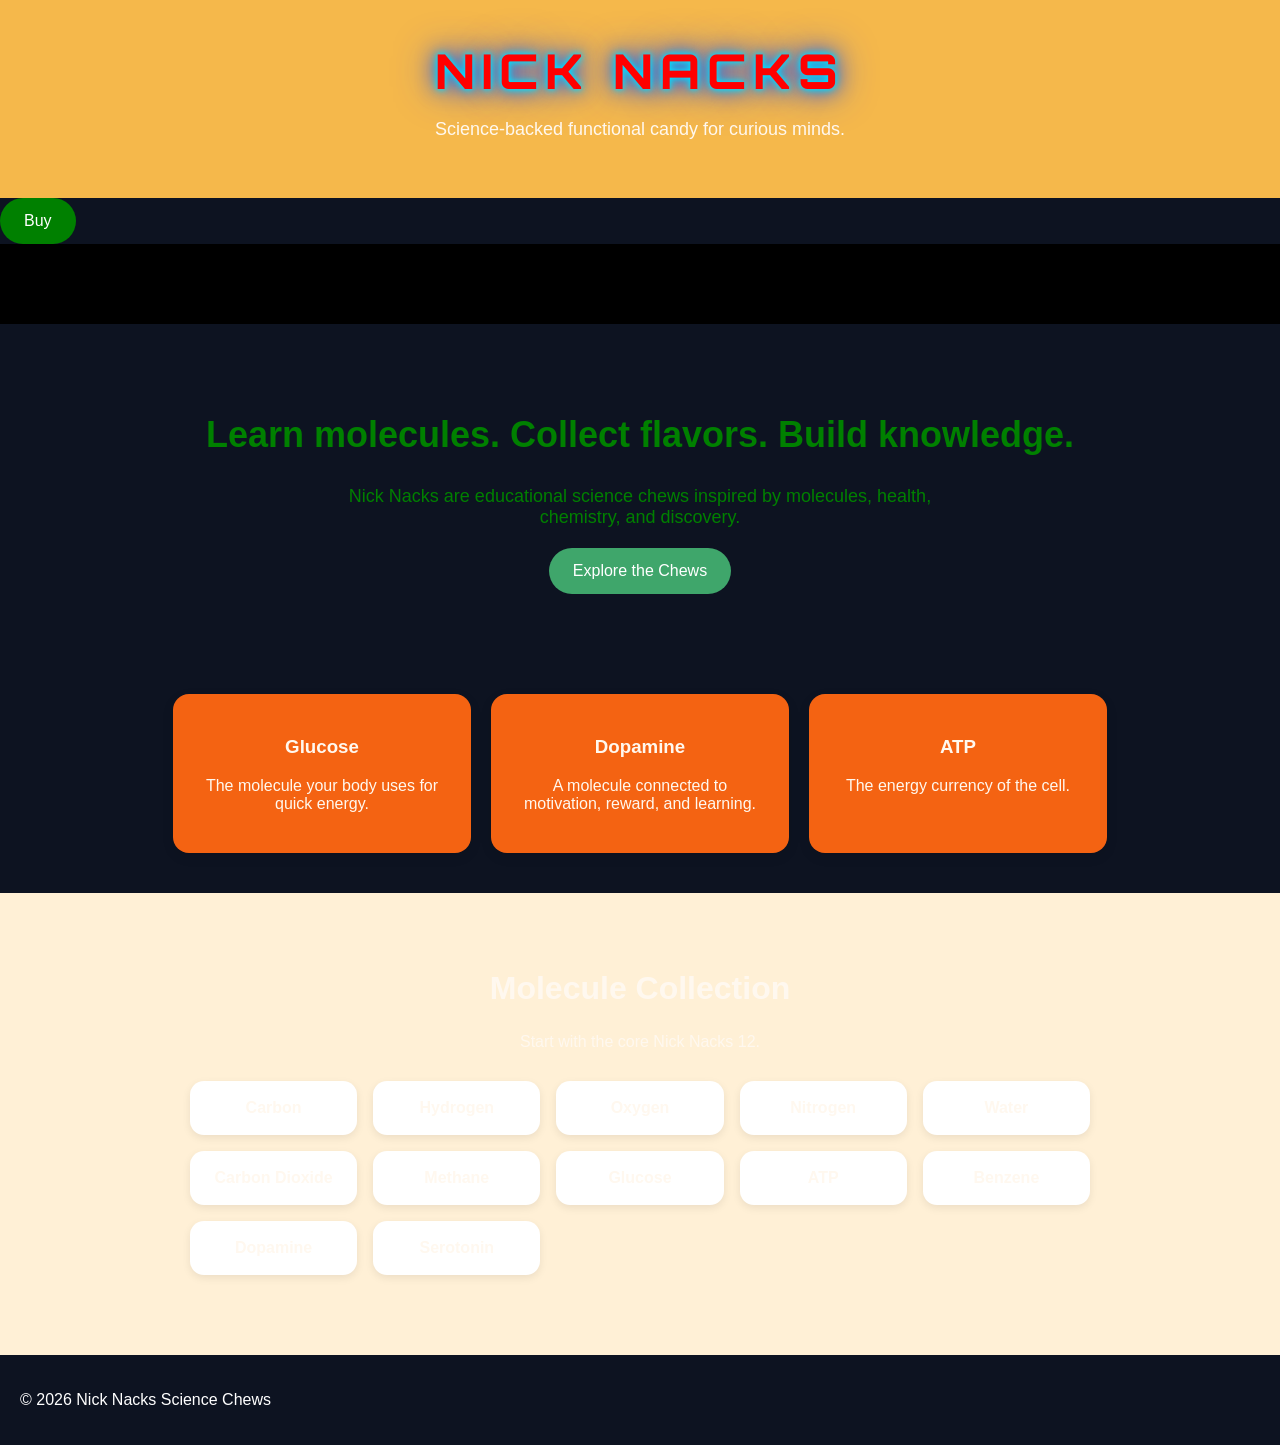
==== index.html @ 1f1fb453 "Modify header title class in index.html Updated header title class from 'hero' to 'space-text'." ====
<!DOCTYPE html>
<html lang="en">
<head>
  <meta charset="UTF-8" />
  <meta name="viewport" content="width=device-width, initial-scale=1.0" />
  <title>Nick Nacks Science Chews</title>
  <link rel="stylesheet" href="style.css">
</head>
<body>

  <header>
    
    <h1
      id="title" class="space-text">
      Nick Nacks
  </h1>
      
    <p>Science-backed functional candy for curious minds.</p>
  </header>

<button class="buy-button">

Buy

</button>

<header id="main-header">

</header>
  
  <section class="hero">
    <h2>Learn molecules. Collect flavors. Build knowledge.</h2>
    <p>
      Nick Nacks are educational science chews inspired by molecules,
      health, chemistry, and discovery.
    </p>
    <button>Explore the Chews</button>
  </section>

  <section class="cards">
    <div class="card">
      <h3>Glucose</h3>
      <p>The molecule your body uses for quick energy.</p>
    </div>

    <div class="card">
      <h3>Dopamine</h3>
      <p>A molecule connected to motivation, reward, and learning.</p>
    </div>

    <div class="card">
      <h3>ATP</h3>
      <p>The energy currency of the cell.</p>
    </div>
  </section>

<section class="collection">
  <h2>Molecule Collection</h2>
  <p>Start with the core Nick Nacks 12.</p>

  <div class="molecule-grid">
    <div>Carbon</div>
    <div>Hydrogen</div>
    <div>Oxygen</div>
    <div>Nitrogen</div>
    <div>Water</div>
    <div>Carbon Dioxide</div>
    <div>Methane</div>
    <div>Glucose</div>
    <div>ATP</div>
    <div>Benzene</div>
    <div>Dopamine</div>
    <div>Serotonin</div>
  </div>
</section>
  
  <footer>
    <p>© 2026 Nick Nacks Science Chews</p>
  </footer>

</body>
</html>
---- style.css ----
@import url('https://fonts.googleapis.com/css2?family=Orbitron:wght@800&display=swap');

.space-text {
  font-family: 'Orbitron', sans-serif;
  font-weight: 800;
  color: #ffffff;
  text-transform: uppercase;
  letter-spacing: 0.15em;

  text-shadow:
    0 0 5px #00e1ff,
    0 0 10px #00e1ff,
    0 0 20px #003bff,
    0 0 40px #003bff;
}

body {
  margin: 0;
  font-family: Arial, sans-serif;
  background-color: #0d1321;
  color: #fff8ef;
}

header {
  background: #f5b84b;
  text-align: center;
  padding: 40px 20px;
}

h1{
  color:blue;
}

header h1 {
  font-size: 48px;
  color:#1f6feb;
  margin: 0;
}

header p {
  font-size: 18px;
}

.buy-button{

background:green;

}

#main-header{

background:black;

}

.hero {
  color:green;
  text-align: center;
  padding: 60px 20px;
}

.hero h2 {
  font-size: 36px;
}

.hero p {
  max-width: 600px;
  margin: 20px auto;
  font-size: 18px;
}

button {
  background: #3fa66b;
  color: white;
  border: none;
  padding: 14px 24px;
  border-radius: 30px;
  font-size: 16px;
  cursor: pointer;
}

button:hover {
  background: #2f8052;
}

.cards {
  display: flex;
  justify-content: center;
  gap: 20px;
  padding: 40px 20px;
  flex-wrap: wrap;
}

.card {
  background: #f46312;
  width: 250px;
  padding: 24px;
  border-radius: 16px;
  box-shadow: 0 4px 12px rgba(0,0,0,0.1);
  text-align: center;
}

footer {
  text-align center;
  padding: 20px;
  background: 2b2b2b;
  color: white;
}

.collection {
  text-align: center;
  padding: 50px 20px;
  background: #fff0d6;
}

.collection h2 {
  font-size: 32px;
}

.molecule-grid {
  display: grid;
  grid-template-columns: repeat(auto-fit, minmax(160px, 1fr));
  gap: 16px;
  max-width: 900px;
  margin: 30px auto;
}

.molecule-grid div {
  background: white;
  padding: 18px;
  border-radius: 14px;
  box-shadow: 0 3px 8px rgba(0,0,0,0.08);
  font-weight: bold;
}

#title{
  color:red;
}
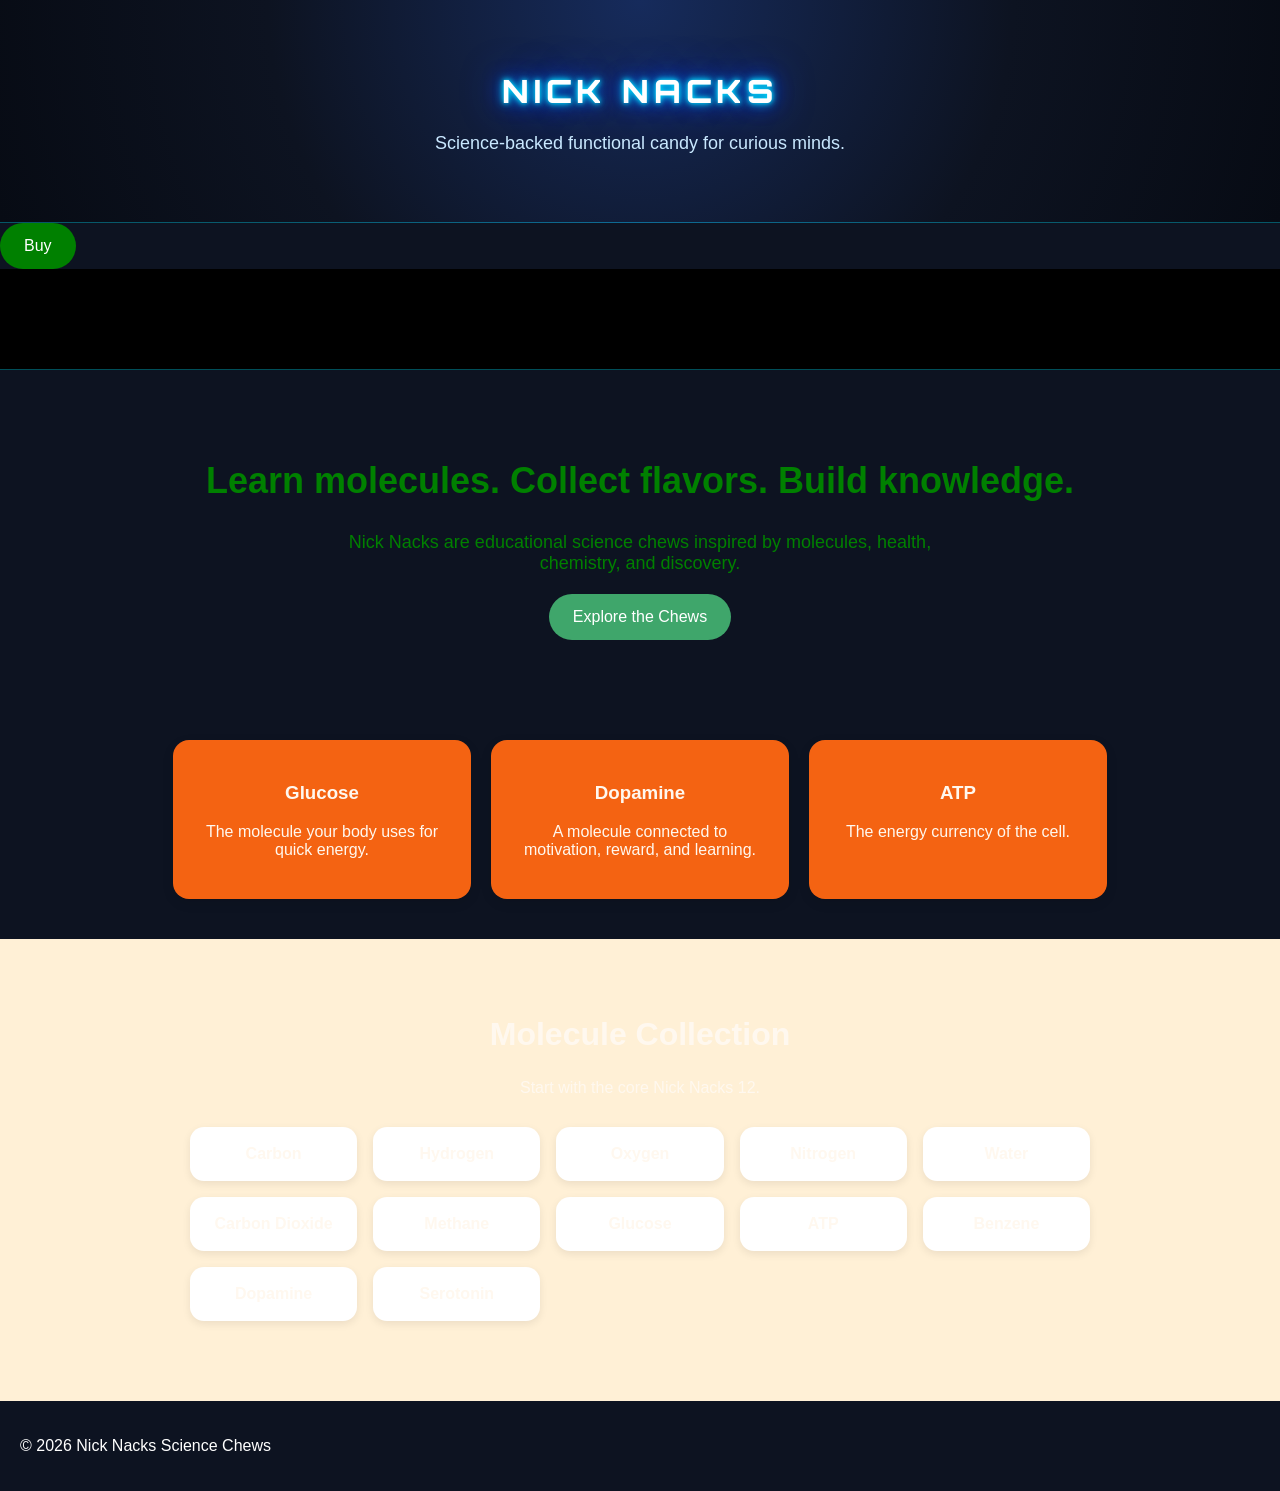
==== commit e37a9b3b: "Clean up whitespace in index.html header Removed unnecessary whitespace in header section." ====
--- a/index.html
+++ b/index.html
@@ -9,12 +9,10 @@
 <body>
 
   <header>
-    
     <h1
       id="title" class="space-text">
       Nick Nacks
   </h1>
-      
     <p>Science-backed functional candy for curious minds.</p>
   </header>
 
--- a/style.css
+++ b/style.css
@@ -22,23 +22,17 @@
 }
 
 header {
-  background: #f5b84b;
+  background:
+    radial-gradient(circle at top,  #162b5c 0%, #0d1321 55%, #070b14 100%);
   text-align: center;
-  padding: 40px 20px;
-}
-
-h1{
-  color:blue;
-}
-
-header h1 {
-  font-size: 48px;
-  color:#1f6feb;
-  margin: 0;
+  padding: 50px 20px;
+  border-bottom: 1px solid rgba(0, 225, 255, 0.35);
 }
 
 header p {
+  margin-top: 16px;
   font-size: 18px;
+  color: #c9e8ff;
 }
 
 .buy-button{
@@ -132,7 +126,3 @@
   box-shadow: 0 3px 8px rgba(0,0,0,0.08);
   font-weight: bold;
 }
-
-#title{
-  color:red;
-}
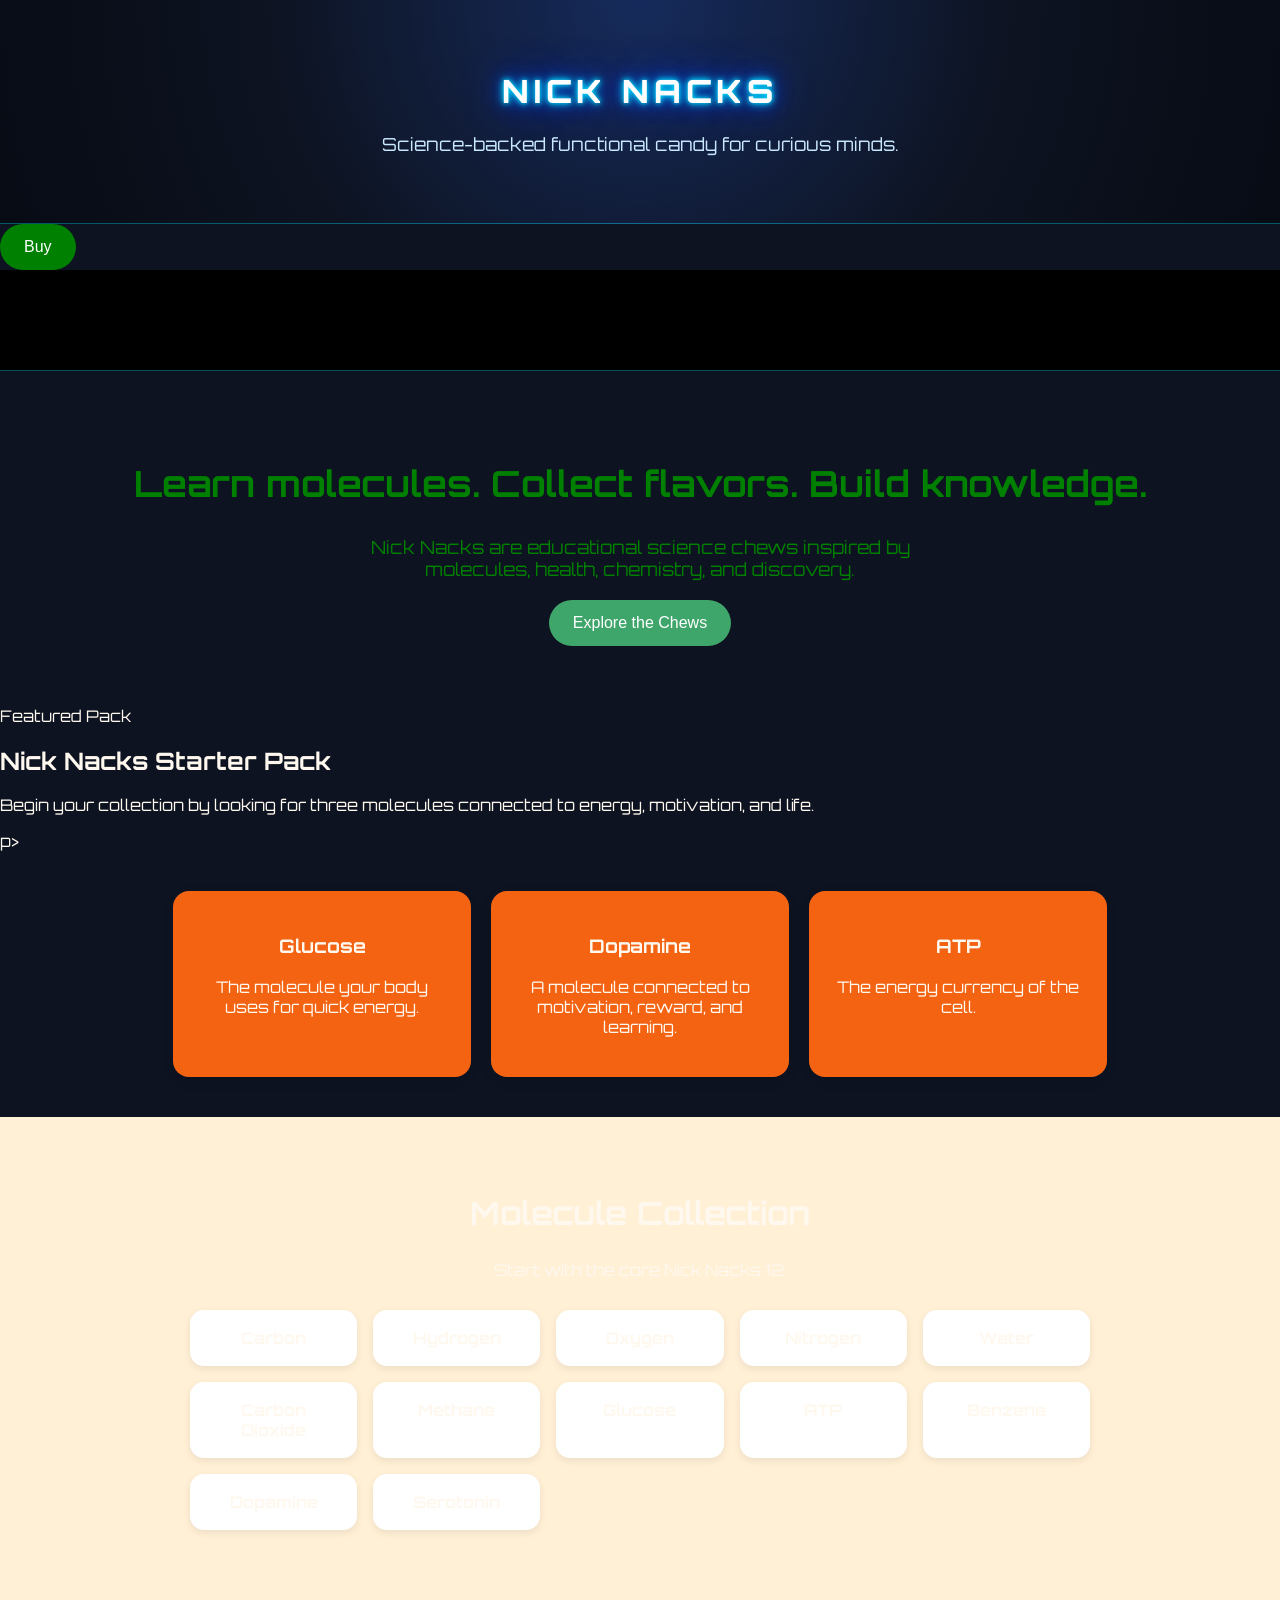
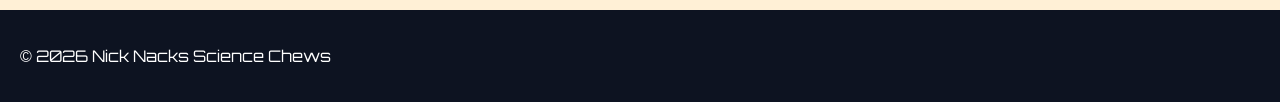
==== commit 6f36b676: "Add starter pack section to index.html Added a starter pack section with a featured banner and intro" ====
--- a/index.html
+++ b/index.html
@@ -35,7 +35,16 @@
     <button>Explore the Chews</button>
   </section>
 
-  <section class="cards">
+  <section class="starter-pack">
+    <article class="starter-banner"
+      <p class="starter-label">Featured Pack</p>
+      <h2>Nick Nacks Starter Pack</h2>
+      <p>
+        Begin your collection by looking for three molecules connected to energy, motivation, and life.
+      </p>
+    </article>p>
+  
+    <div class=cards>  
     <div class="card">
       <h3>Glucose</h3>
       <p>The molecule your body uses for quick energy.</p>
@@ -49,6 +58,7 @@
     <div class="card">
       <h3>ATP</h3>
       <p>The energy currency of the cell.</p>
+    </div>
     </div>
   </section>
 
--- a/style.css
+++ b/style.css
@@ -16,7 +16,7 @@
 
 body {
   margin: 0;
-  font-family: Arial, sans-serif;
+  font-family: Orbitron, sans-serif;
   background-color: #0d1321;
   color: #fff8ef;
 }
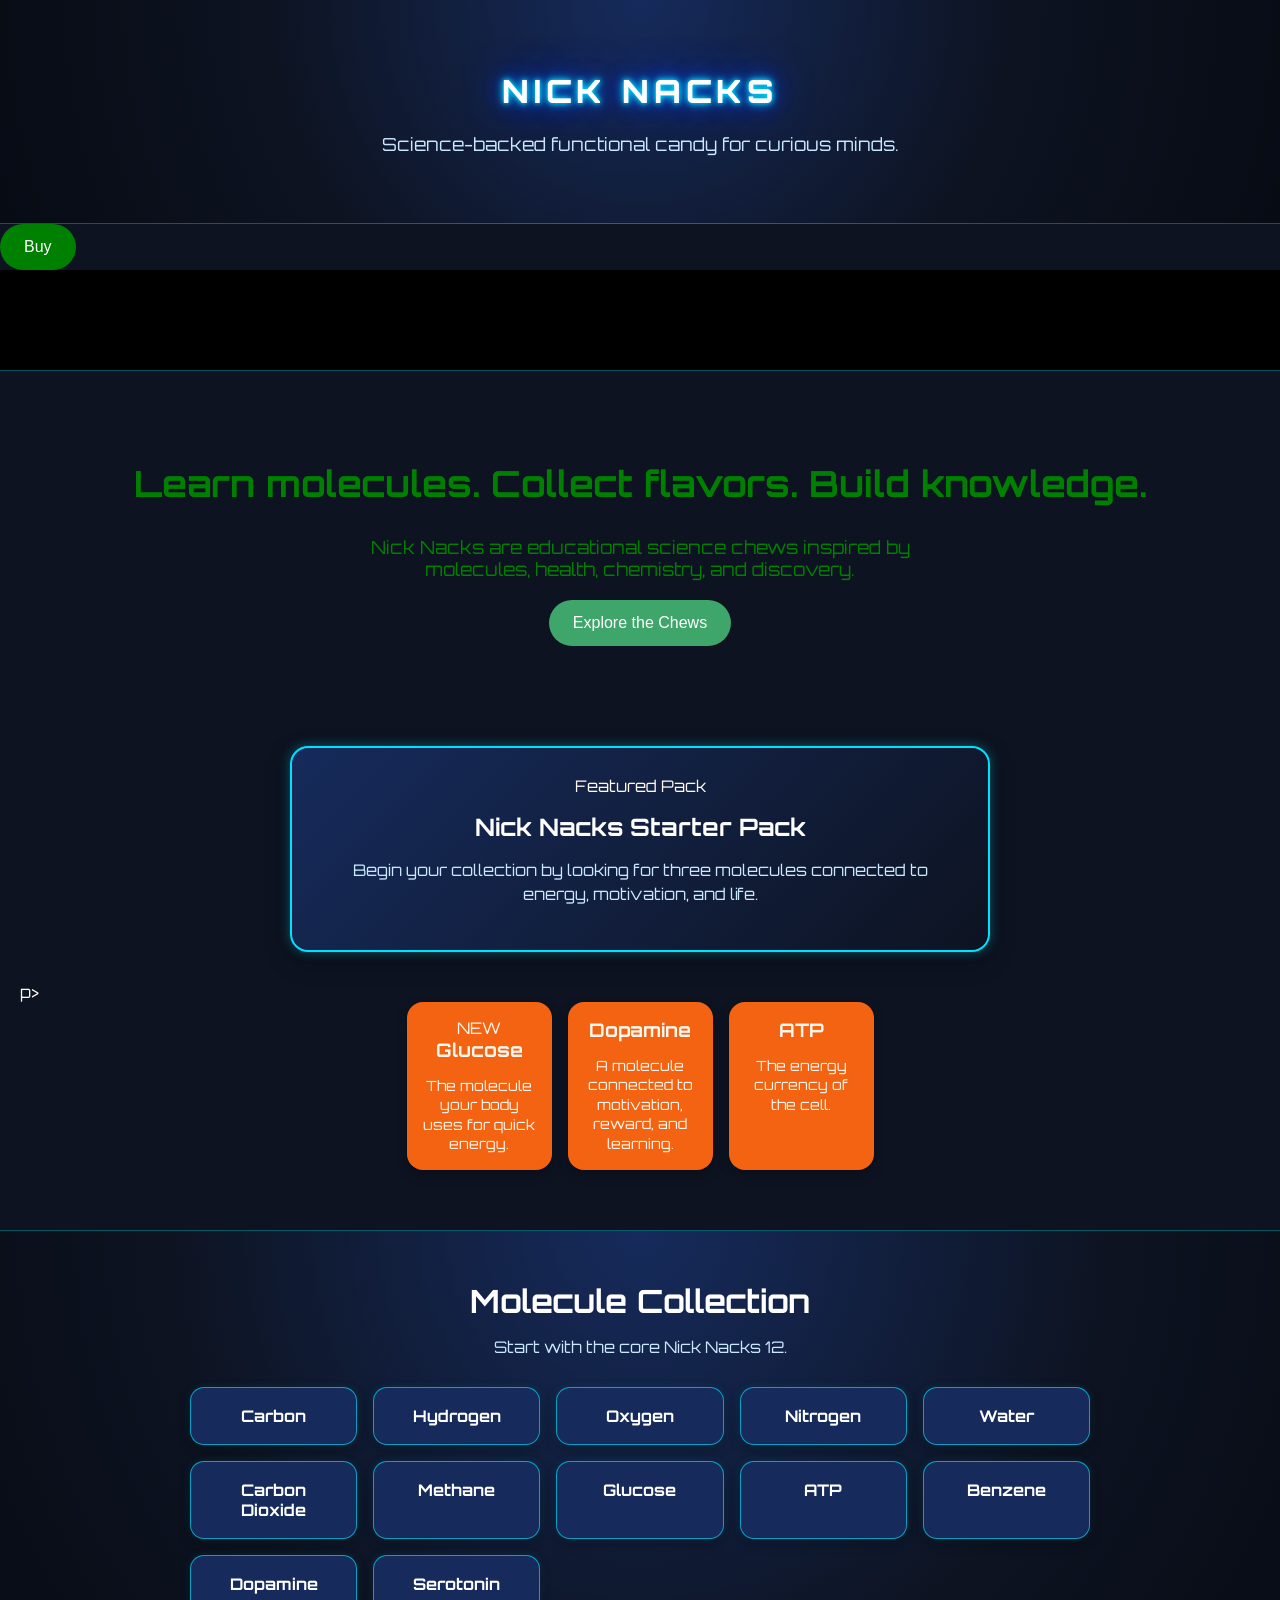
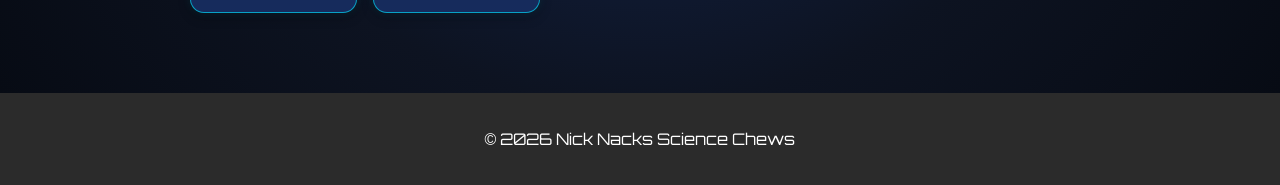
==== commit 3461c44c: "Add 'NEW' badge to Glucose card in index.html" ====
--- a/index.html
+++ b/index.html
@@ -46,6 +46,9 @@
   
     <div class=cards>  
     <div class="card">
+       <div class="badge">
+        NEW
+       </div>
       <h3>Glucose</h3>
       <p>The molecule your body uses for quick energy.</p>
     </div>
--- a/style.css
+++ b/style.css
@@ -14,6 +14,10 @@
     0 0 40px #003bff;
 }
 
+* {
+  box-sizing: border-box;
+}
+
 body {
   margin: 0;
   font-family: Orbitron, sans-serif;
@@ -38,7 +42,7 @@
 .buy-button{
 
 background:green;
-
+justify-content: center;
 }
 
 #main-header{
@@ -61,6 +65,50 @@
   max-width: 600px;
   margin: 20px auto;
   font-size: 18px;
+}
+
+.starter-pack {
+    padding: 40px 20px 60px;
+}
+
+.starter-banner {
+  max-width: 700px;
+  margin: 0 auto 30px;
+  padding: 28px;
+  text-align: center;
+
+  background:
+    linear-gradient(
+      135deg,
+      #162b5c,
+      #0d1321
+    );
+
+  border: 2px solid #00e1ff;
+  border-radius: 18px;
+
+  box-shadow:
+    0 0 12px rgba(0, 225, 255, 0.35),
+    0 8px 24px rgba(0, 0, 0, 0.35);
+}
+
+.starter-banner h2 {
+  margin: 8px 0 12px;
+  color: #ffffff;
+}
+
+.starter-banner p {
+  color: #c9e8ff;
+  line-height: 1.5;
+}
+
+.starter-label {
+  margin: 0;
+  color: #f46312;
+  font-weight: bold;
+  text-transform: uppercase;
+  letter-spacing: 0.15em;
+  font-size: 13px;
 }
 
 button {
@@ -80,35 +128,57 @@
 .cards {
   display: flex;
   justify-content: center;
-  gap: 20px;
-  padding: 40px 20px;
+  align-items: stretch;
+  gap: 16px;
+  padding: 0px;
   flex-wrap: wrap;
 }
 
 .card {
   background: #f46312;
-  width: 250px;
-  padding: 24px;
+  width: 145px;
+  min-height: 135px;
+  padding: 16px;
   border-radius: 16px;
-  box-shadow: 0 4px 12px rgba(0,0,0,0.1);
-  text-align: center;
-}
-
-footer {
-  text-align center;
-  padding: 20px;
-  background: 2b2b2b;
-  color: white;
+  box-shadow: 0 4px 12px rgba(0,0,0,0.25);
+  text-align: center;
+}
+
+.card h3 {
+  margin-top: 0;
+  margin-bottom: 10px;
+}
+
+.card p {
+  margin-bottom: 0;
+  font-size: 14px;
+  line-height: 1.4;
 }
 
 .collection {
   text-align: center;
   padding: 50px 20px;
-  background: #fff0d6;
+
+  background:
+    radial-gradient(
+      circle at top,
+      #162b5c 0%,
+      #0d1321 60%,
+      #070b14 100%
+    );
+
+  border-top: 1px solid rgba(0, 225, 255, 0.35);
 }
 
 .collection h2 {
+  margin-top: 0;
+  margin-bottom: 10px;
   font-size: 32px;
+  color: #ffffff;
+}
+
+.collection > p {
+  color: #c9e8ff;
 }
 
 .molecule-grid {
@@ -120,9 +190,39 @@
 }
 
 .molecule-grid div {
-  background: white;
+  background: #162b5c;
+  color: #ffffff;
+
   padding: 18px;
+  border: 1px solid rgba(0, 225, 255, 0.65);
   border-radius: 14px;
-  box-shadow: 0 3px 8px rgba(0,0,0,0.08);
+
+  box-shadow:
+    0 4px 12px rgba(0, 0, 0, 0.3),
+    0 0 8px rgba(0, 225, 255, 0.12);
+
   font-weight: bold;
 }
+
+.molecule-grid div {
+  transition:
+    transform 0.2s ease,
+    border-color 0.2s ease,
+    box-shadow 0.2s ease;
+}
+
+.molecule-grid div:hover {
+  transform: translateY(-4px);
+  border-color: #f46312;
+
+  box-shadow:
+    0 8px 18px rgba(0, 0, 0, 0.4),
+    0 0 12px rgba(244, 99, 18, 0.3);
+}
+
+footer {
+  text-align: center;
+  padding: 20px;
+  background: #2b2b2b;
+  color: white;
+}
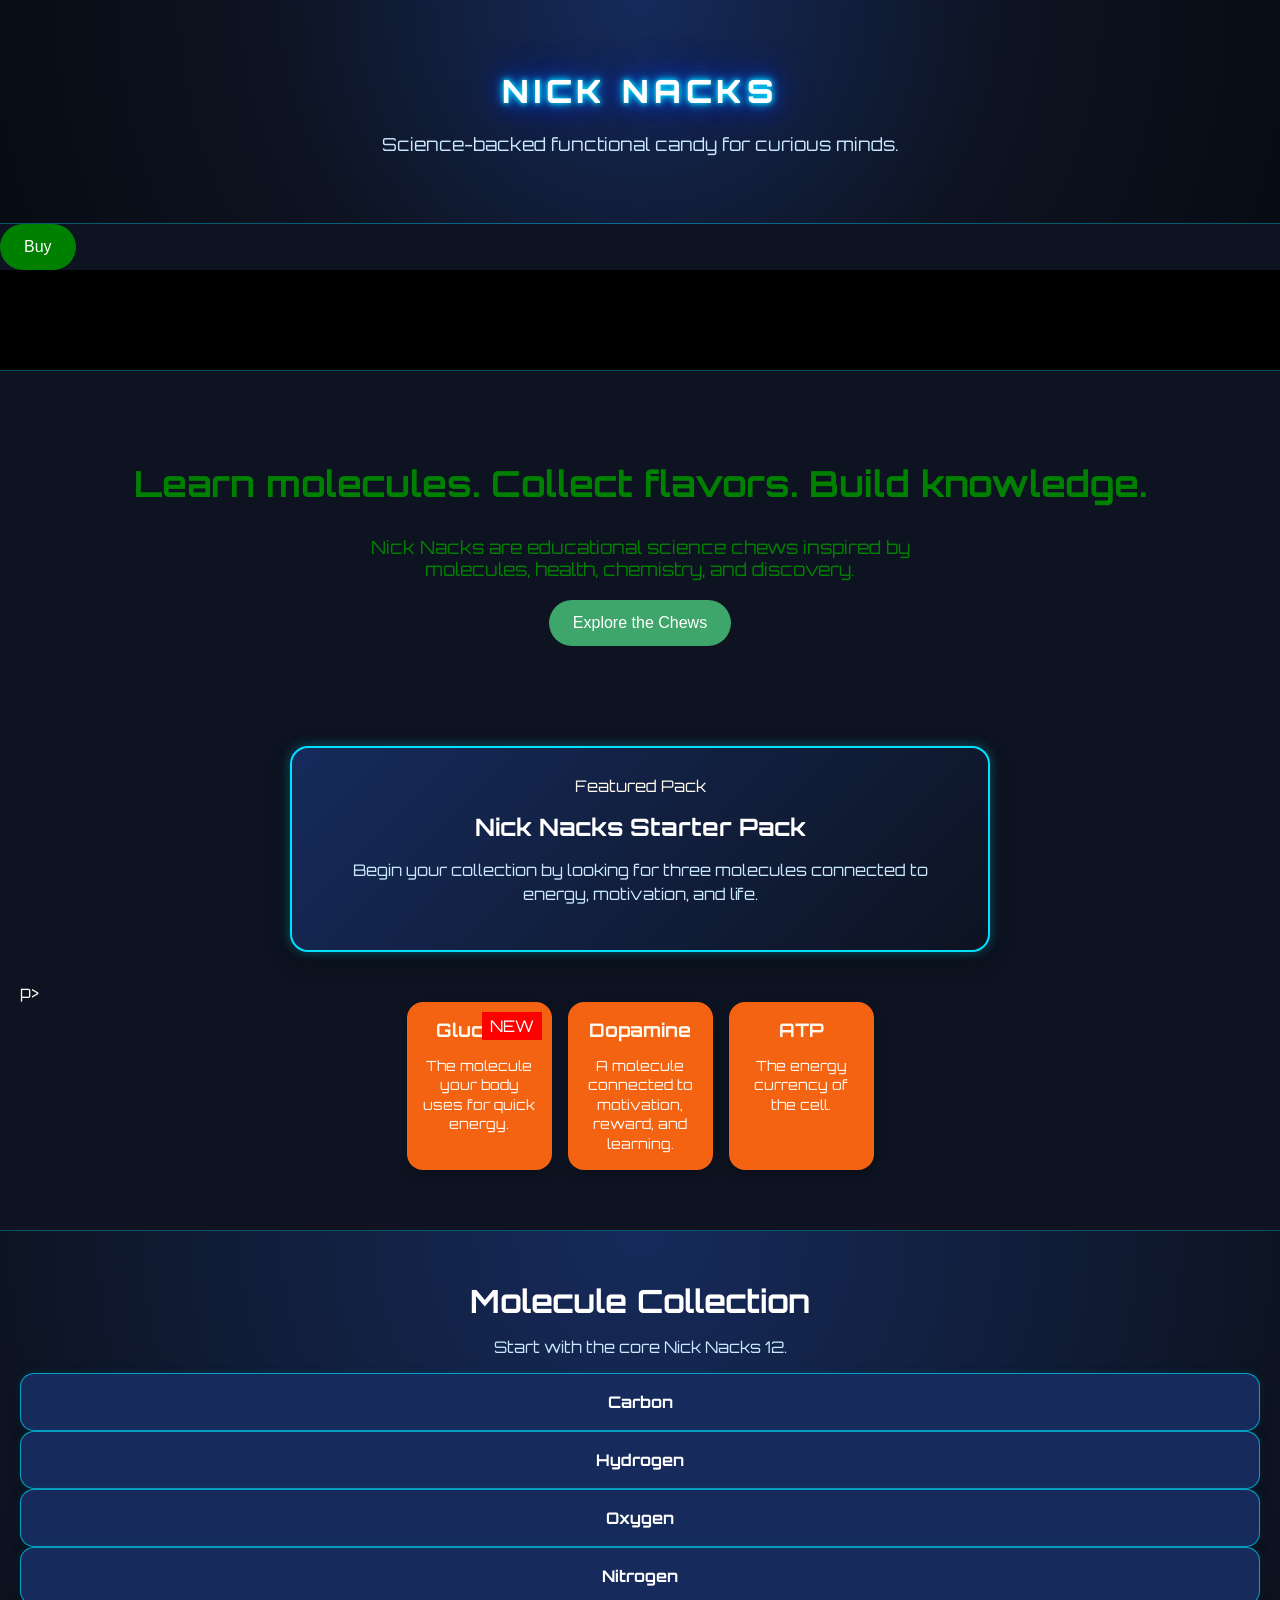
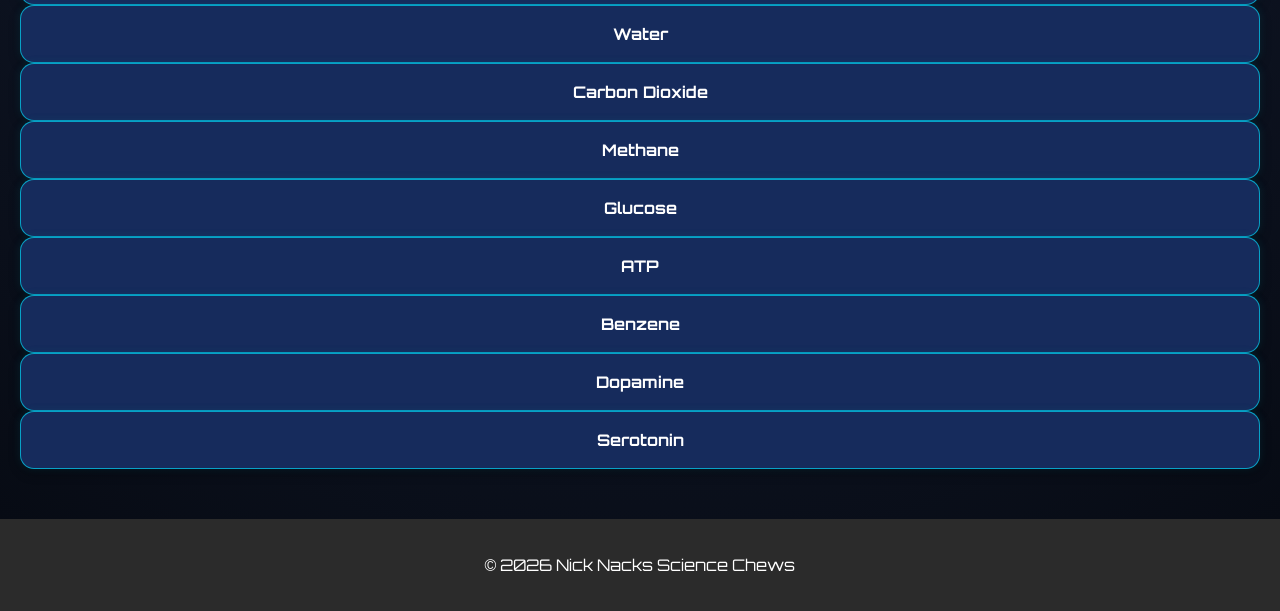
==== commit c61a51de: "Add welcome alert and molecule logging scripts Added scripts for alerts and logging brand informatio" ====
--- a/index.html
+++ b/index.html
@@ -89,5 +89,24 @@
     <p>© 2026 Nick Nacks Science Chews</p>
   </footer>
 
+  <script>
+  alert("Welcome to Nick Nacks!");
+    </script>
+  <script>
+  const brandName = "Nick Nacks";
+  let selectedMolecule = "Glucose";
+  const starterPackSize = 3;
+  const starterPackAvailable = true;
+
+  console.log(brandName);
+  console.log(selectedMolecule);
+  console.log(starterPackSize);
+  console.log(starterPackAvailable);
+
+  selectedMolecule = "ATP";
+
+  console.log(selectedMolecule);
+</script>
+  
 </body>
 </html>
--- a/style.css
+++ b/style.css
@@ -72,6 +72,15 @@
 }
 
 .starter-banner {
+
+  transition:
+
+  transform
+  0.25s ease,
+
+  box-shadow
+  0.25s ease;
+
   max-width: 700px;
   margin: 0 auto 30px;
   padding: 28px;
@@ -109,6 +118,19 @@
   text-transform: uppercase;
   letter-spacing: 0.15em;
   font-size: 13px;
+}
+
+.starter-banner:hover{
+
+transform:
+
+translateY(-4px);
+
+box-shadow:
+
+0 12px 30px
+rgba(0,225,255,.3);
+
 }
 
 button {
@@ -136,6 +158,7 @@
 
 .card {
   background: #f46312;
+  position: relative;
   width: 145px;
   min-height: 135px;
   padding: 16px;
@@ -153,6 +176,17 @@
   margin-bottom: 0;
   font-size: 14px;
   line-height: 1.4;
+}
+
+.badge{
+
+    position:absolute;
+    top:10px;
+    right:10px;
+    background:red;
+    color:white;
+    padding:4px 8px;
+
 }
 
 .collection {
@@ -181,14 +215,16 @@
   color: #c9e8ff;
 }
 
+@media (max width 768px){
+  
 .molecule-grid {
   display: grid;
-  grid-template-columns: repeat(auto-fit, minmax(160px, 1fr));
-  gap: 16px;
+  grid-template-columns: repeat(3,1fr);
+  gap: 20px;
   max-width: 900px;
   margin: 30px auto;
 }
-
+}
 .molecule-grid div {
   background: #162b5c;
   color: #ffffff;
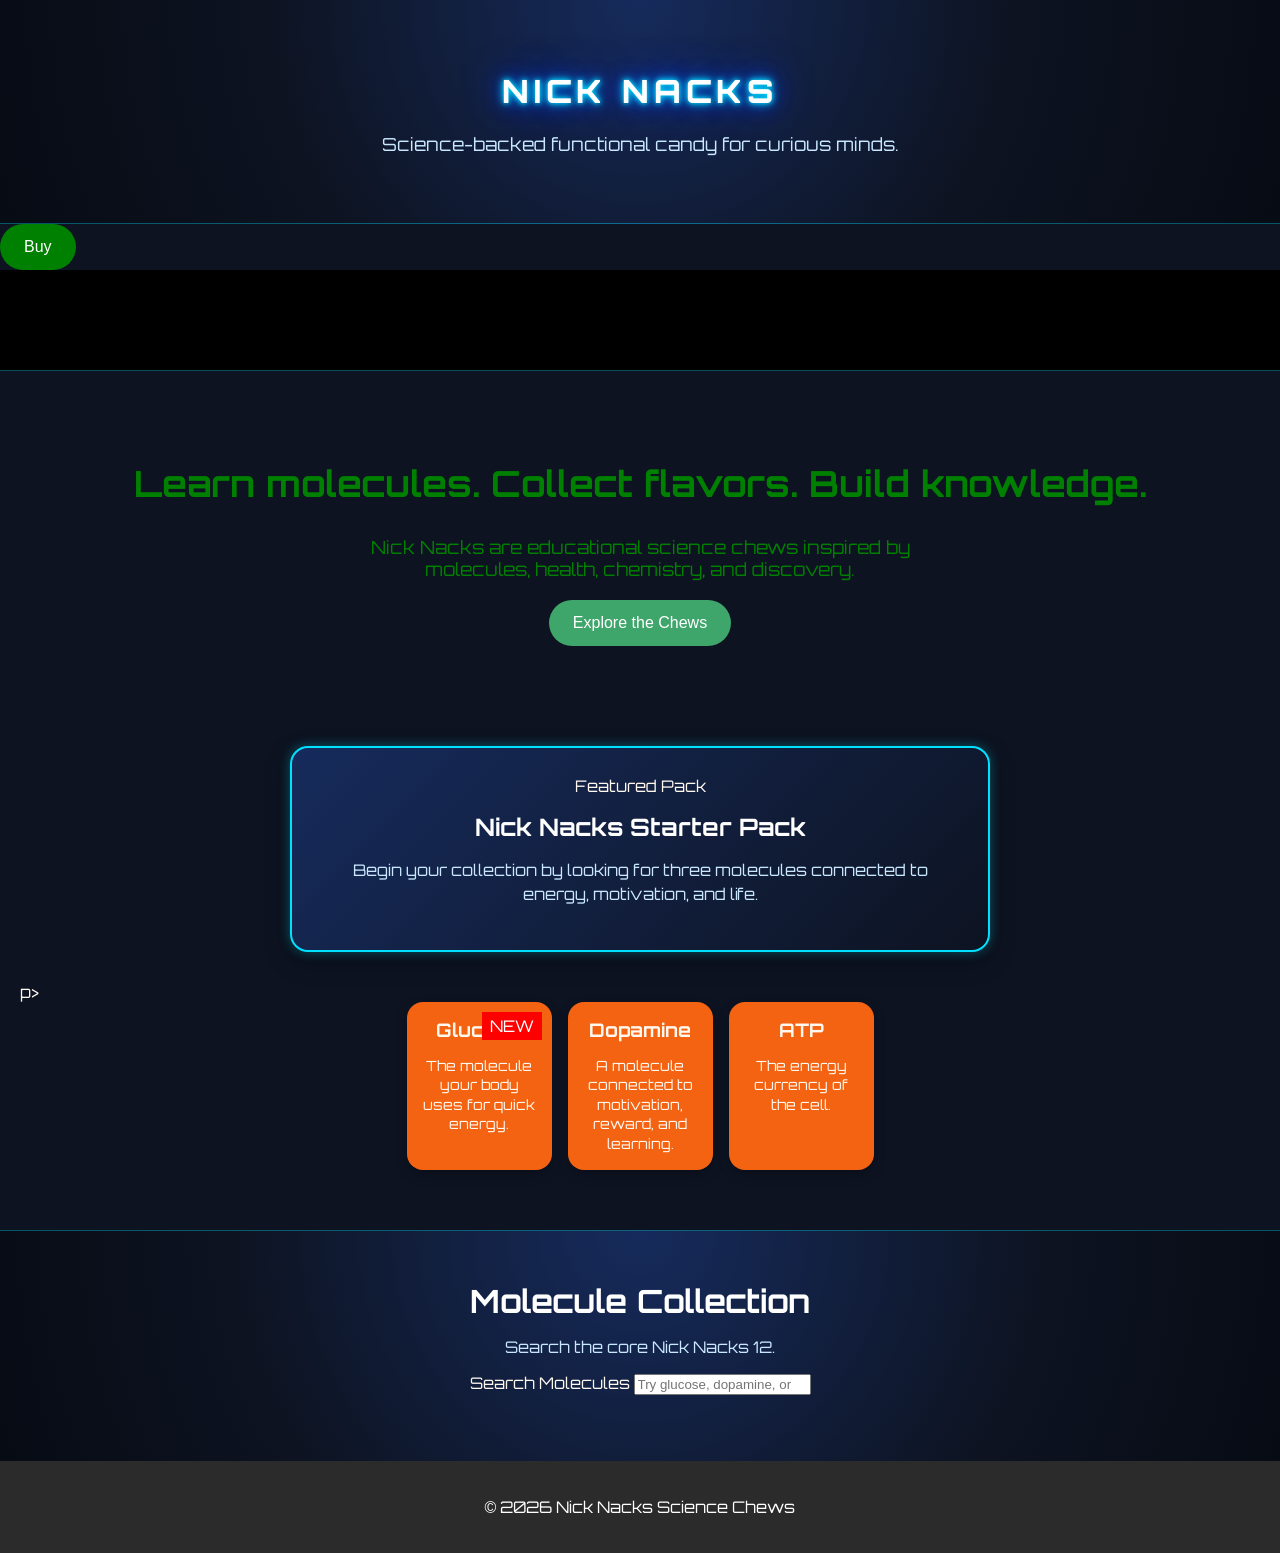
==== commit 1ee5acda: "Add search functionality for molecule collection" ====
--- a/index.html
+++ b/index.html
@@ -67,22 +67,30 @@
 
 <section class="collection">
   <h2>Molecule Collection</h2>
-  <p>Start with the core Nick Nacks 12.</p>
 
-  <div class="molecule-grid">
-    <div>Carbon</div>
-    <div>Hydrogen</div>
-    <div>Oxygen</div>
-    <div>Nitrogen</div>
-    <div>Water</div>
-    <div>Carbon Dioxide</div>
-    <div>Methane</div>
-    <div>Glucose</div>
-    <div>ATP</div>
-    <div>Benzene</div>
-    <div>Dopamine</div>
-    <div>Serotonin</div>
-  </div>
+  <p>Search the core Nick Nacks 12.</p>
+
+  <label for="molecule-search" class="search-label">
+    Search Molecules
+  </label>
+
+  <input
+    id="molecule-search"
+    class="molecule-search"
+    type="search"
+    placeholder="Try glucose, dopamine, or ATP."
+  >
+
+  <p
+    id="search-status"
+    class="search-status"
+    aria-live="polite"
+  ></p>
+
+  <div
+    id="molecule-grid"
+    class="molecule-grid"
+  ></div>
 </section>
   
   <footer>
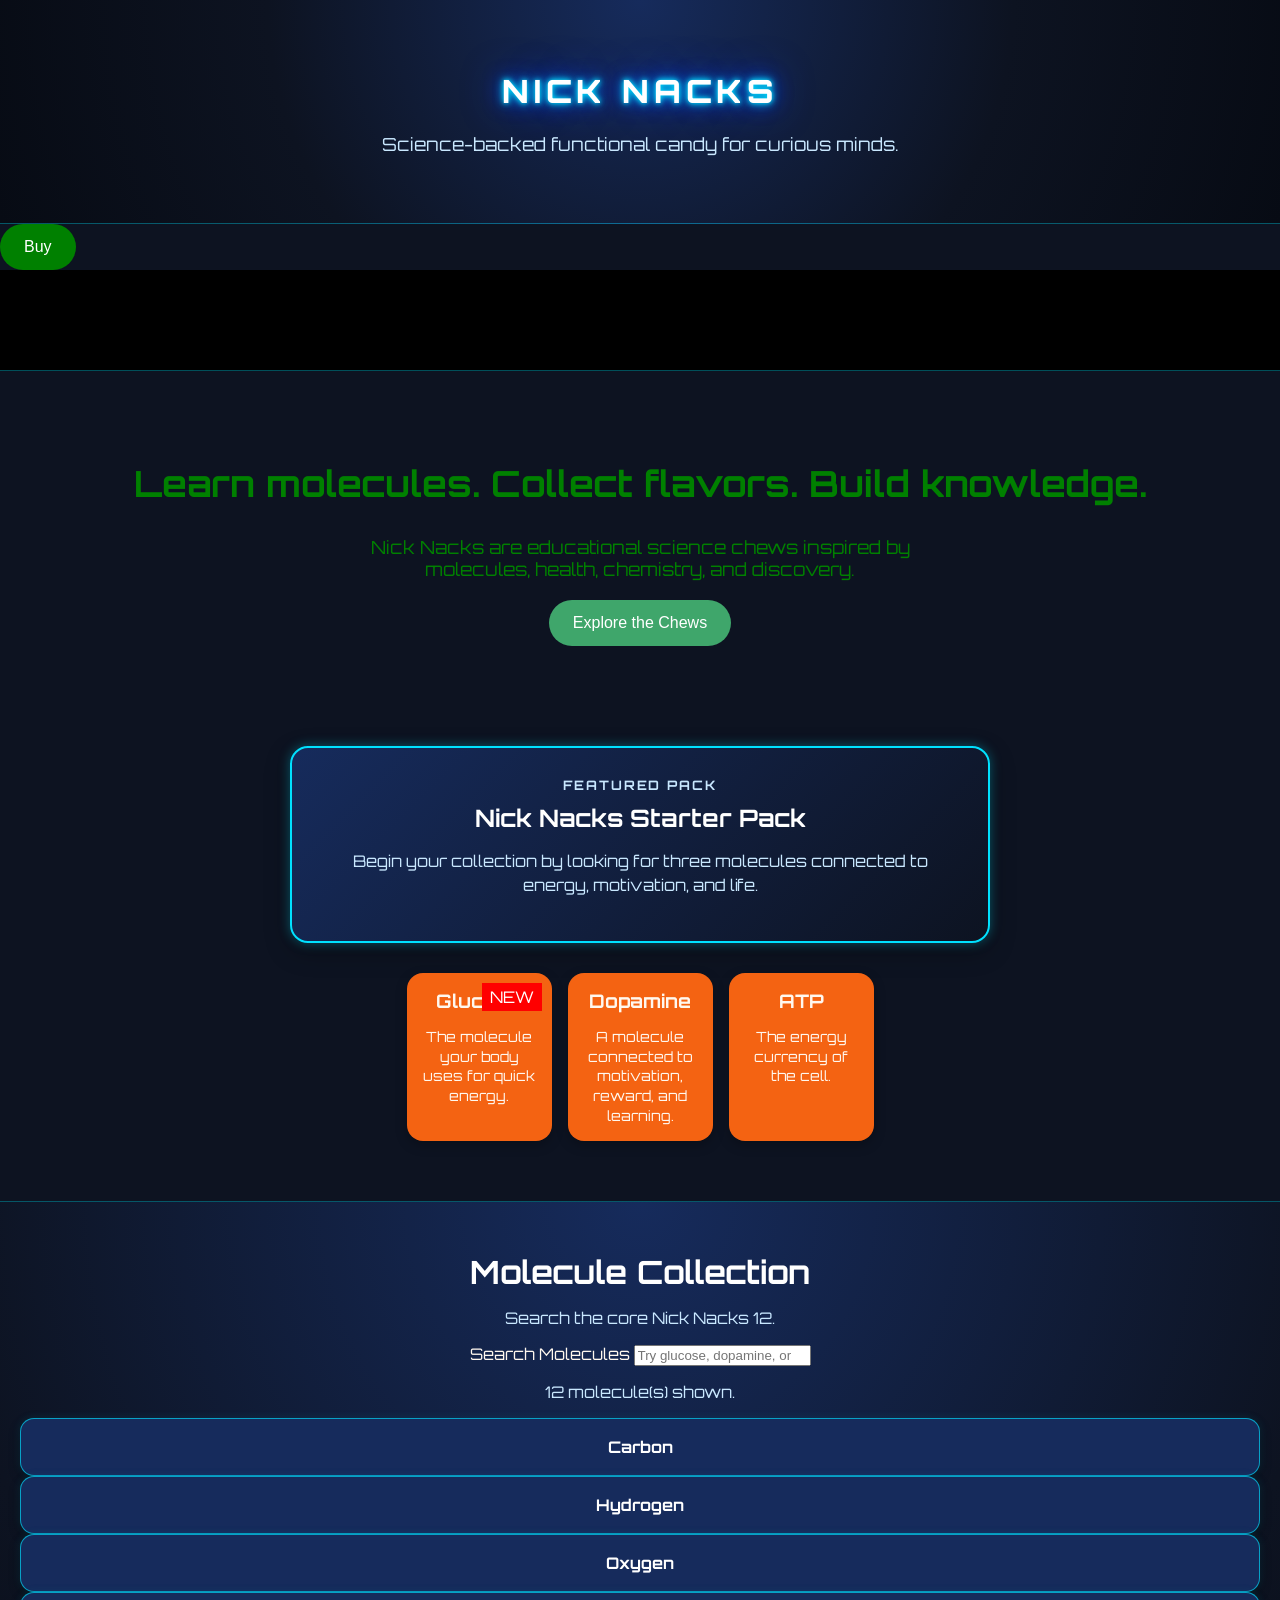
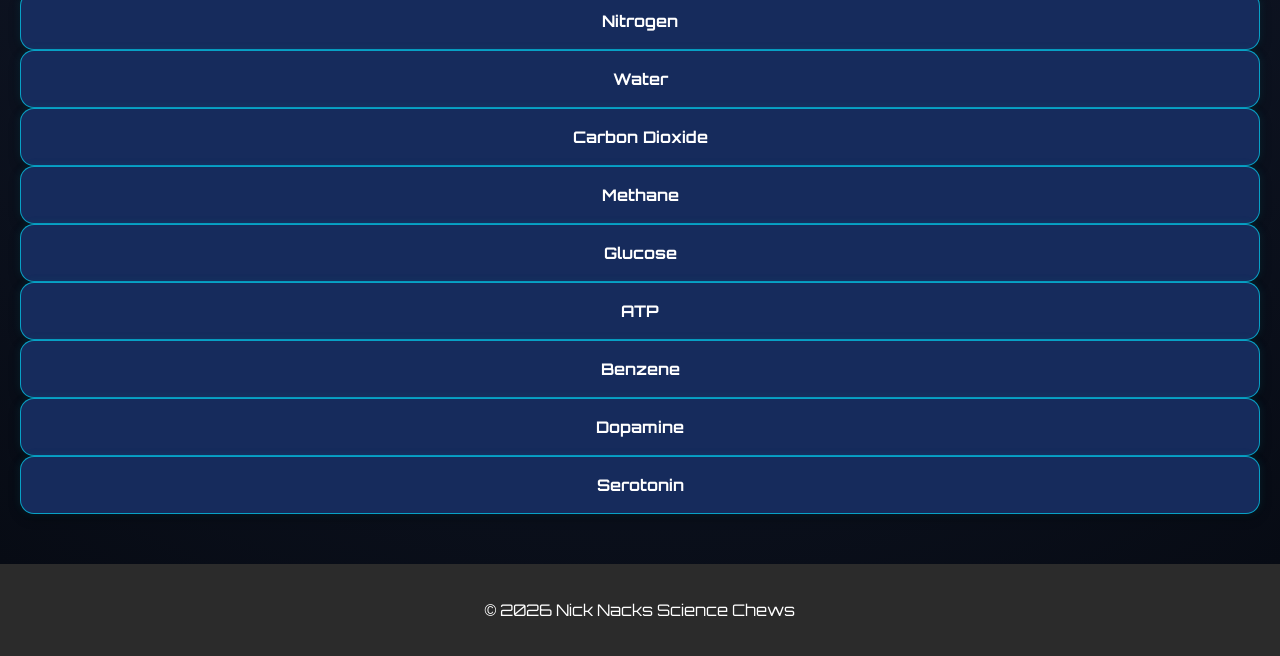
==== commit c9867069: "Fix HTML structure and add molecule search functionality" ====
--- a/index.html
+++ b/index.html
@@ -36,15 +36,15 @@
   </section>
 
   <section class="starter-pack">
-    <article class="starter-banner"
+    <article class="starter-banner">
       <p class="starter-label">Featured Pack</p>
       <h2>Nick Nacks Starter Pack</h2>
       <p>
         Begin your collection by looking for three molecules connected to energy, motivation, and life.
       </p>
-    </article>p>
-  
-    <div class=cards>  
+    </article>
+  
+    <div class="cards">  
     <div class="card">
        <div class="badge">
         NEW
@@ -116,5 +116,154 @@
   console.log(selectedMolecule);
 </script>
   
+  <script>
+  const molecules = [
+    {
+      name: "Carbon",
+      category: "Element"
+    },
+    {
+      name: "Hydrogen",
+      category: "Element"
+    },
+    {
+      name: "Oxygen",
+      category: "Element"
+    },
+    {
+      name: "Nitrogen",
+      category: "Element"
+    },
+    {
+      name: "Water",
+      category: "Compound"
+    },
+    {
+      name: "Carbon Dioxide",
+      category: "Compound"
+    },
+    {
+      name: "Methane",
+      category: "Compound"
+    },
+    {
+      name: "Glucose",
+      category: "Carbohydrate"
+    },
+    {
+      name: "ATP",
+      category: "Energy"
+    },
+    {
+      name: "Benzene",
+      category: "Organic Compound"
+    },
+    {
+      name: "Dopamine",
+      category: "Neurotransmitter"
+    },
+    {
+      name: "Serotonin",
+      category: "Neurotransmitter"
+    }
+  ];
+
+  const searchInput =
+    document.getElementById("molecule-search");
+
+  const moleculeGrid =
+    document.getElementById("molecule-grid");
+
+  const searchStatus =
+    document.getElementById("search-status");
+
+  function renderMolecules(moleculesToDisplay) {
+    moleculeGrid.textContent = "";
+
+    if (moleculesToDisplay.length === 0) {
+      searchStatus.textContent =
+        "No matching molecules found.";
+
+      return;
+    }
+
+    for (
+      let i = 0;
+      i < moleculesToDisplay.length;
+      i++
+    ) {
+      const molecule =
+        moleculesToDisplay[i];
+
+      const moleculeTile =
+        document.createElement("div");
+
+      moleculeTile.textContent =
+        molecule.name;
+
+      moleculeTile.title =
+        molecule.category;
+
+      moleculeGrid.appendChild(
+        moleculeTile
+      );
+    }
+
+    searchStatus.textContent =
+      moleculesToDisplay.length +
+      " molecule(s) shown.";
+  }
+
+  function searchMolecules() {
+    const searchTerm =
+      searchInput.value
+        .trim()
+        .toLowerCase();
+
+    const matchingMolecules = [];
+
+    for (
+      let i = 0;
+      i < molecules.length;
+      i++
+    ) {
+      const molecule =
+        molecules[i];
+
+      const moleculeName =
+        molecule.name.toLowerCase();
+
+      const moleculeCategory =
+        molecule.category.toLowerCase();
+
+      const nameMatches =
+        moleculeName.includes(searchTerm);
+
+      const categoryMatches =
+        moleculeCategory.includes(searchTerm);
+
+      if (
+        nameMatches ||
+        categoryMatches
+      ) {
+        matchingMolecules.push(
+          molecule
+        );
+      }
+    }
+
+    renderMolecules(
+      matchingMolecules
+    );
+  }
+
+  searchInput.addEventListener(
+    "input",
+    searchMolecules
+  );
+
+  renderMolecules(molecules);
+</script>
+  
 </body>
 </html>
--- a/style.css
+++ b/style.css
@@ -216,6 +216,52 @@
 }
 
 @media (max width 768px){
+
+.search-label {
+  display: block;
+  margin-top: 24px;
+  margin-bottom: 10px;
+  color: #ffffff;
+  font-weight: bold;
+}
+
+.molecule-search {
+  width: min(100%, 520px);
+  padding: 14px 18px;
+
+  font-family: inherit;
+  font-size: 16px;
+  color: #ffffff;
+
+  background: #070b14;
+  border: 1px solid rgba(0, 225, 255, 0.65);
+  border-radius: 30px;
+
+  outline: none;
+
+  transition:
+    border-color 0.2s ease,
+    box-shadow 0.2s ease;
+}
+
+.molecule-search::placeholder {
+  color: #91a8bc;
+}
+
+.molecule-search:focus {
+  border-color: #f46312;
+
+  box-shadow:
+    0 0 0 3px rgba(244, 99, 18, 0.18),
+    0 0 14px rgba(0, 225, 255, 0.2);
+}
+
+.search-status {
+  min-height: 24px;
+  margin: 14px 0 0;
+  color: #c9e8ff;
+  font-size: 14px;
+}
   
 .molecule-grid {
   display: grid;
